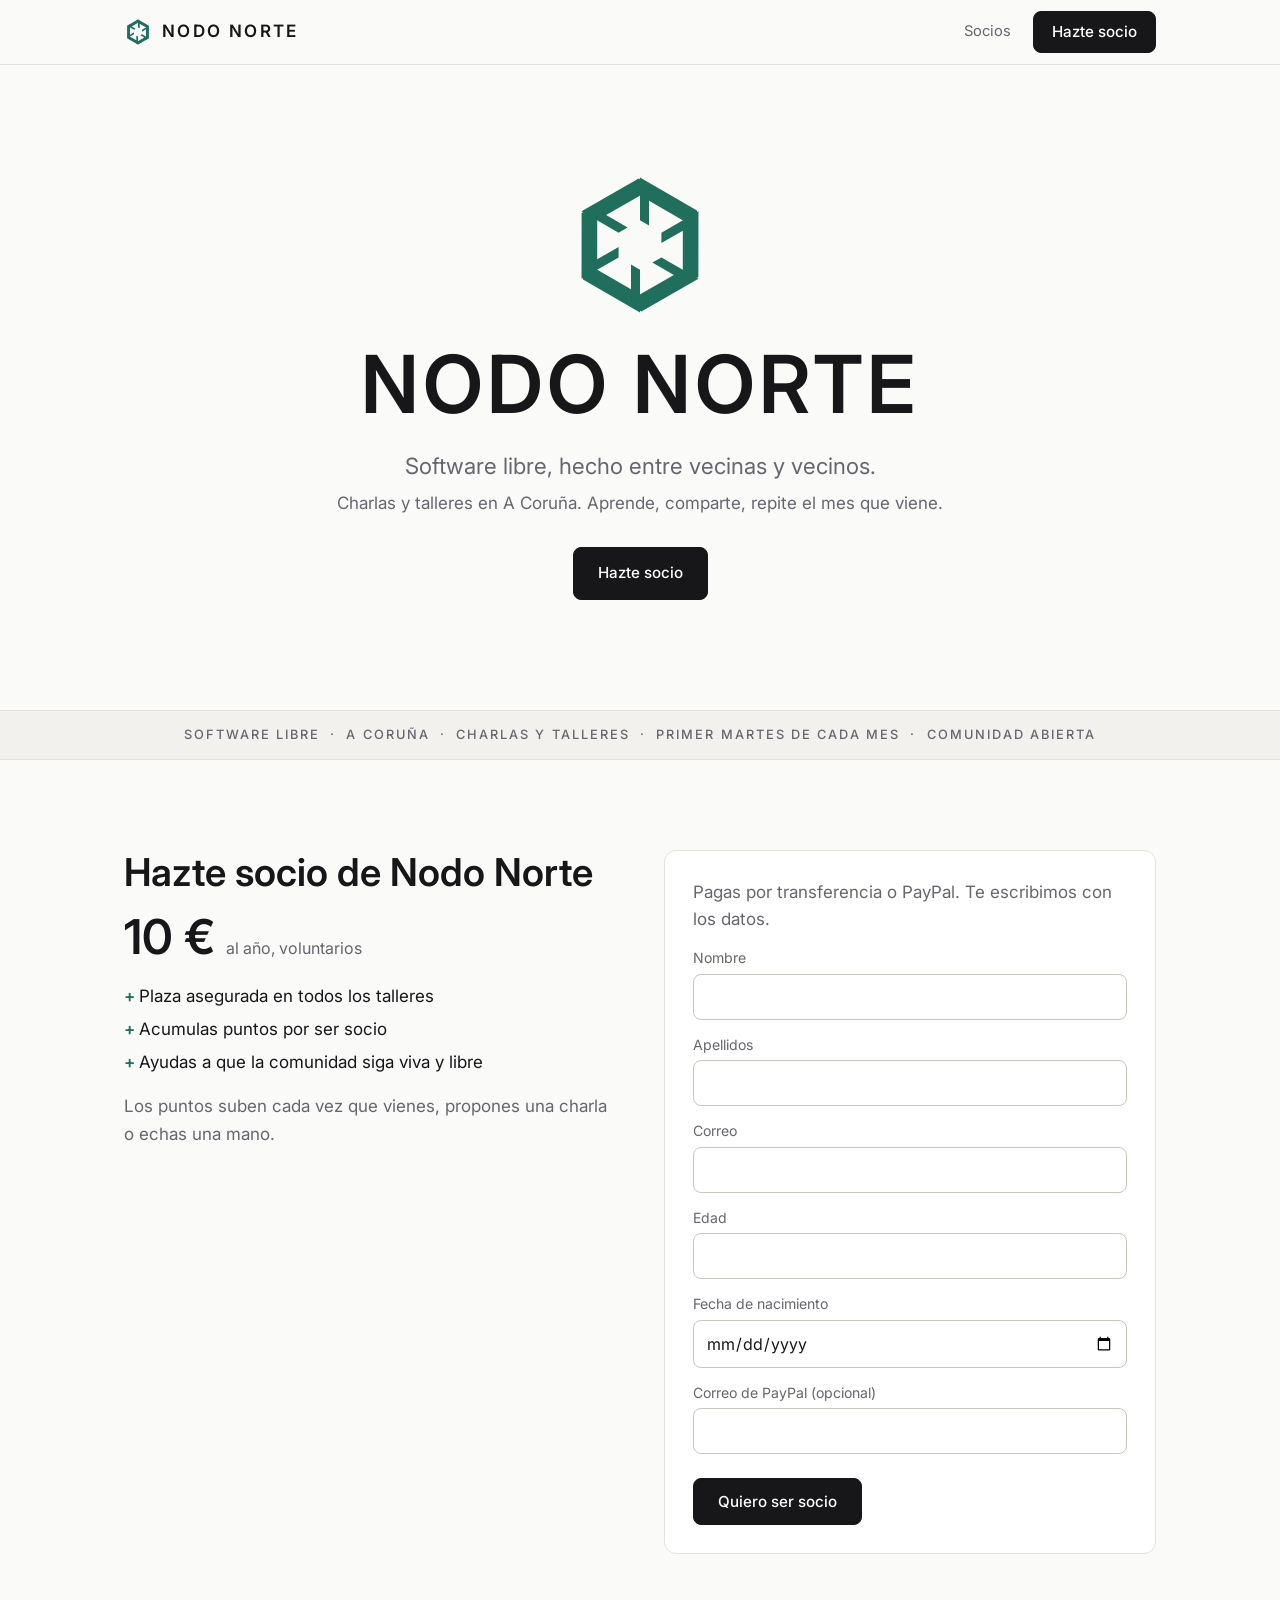
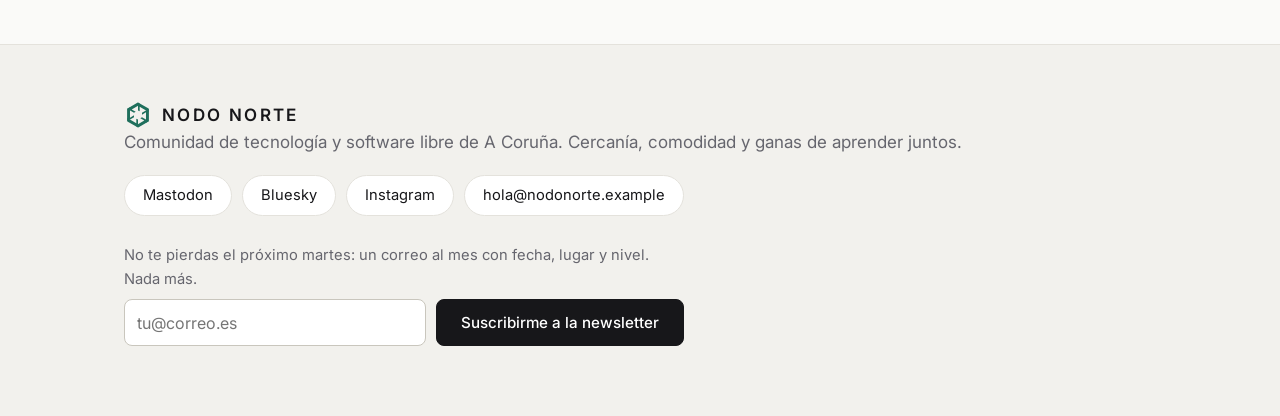
==== Practica 2/WEB-Nodo-Norte/index.html @ 6c3480e2 "pagina subida, faltan los cambios de el spring 2 aqui esta la pagina subida, sin los cambios de el s" ====
<!DOCTYPE html>
<html lang="es">
<head>
  <meta charset="UTF-8">
  <meta name="viewport" content="width=device-width, initial-scale=1.0">
  <title>Nodo Norte | Comunidad de software libre en A Coruña</title>
  <meta name="description" content="Charlas y talleres de software libre y tecnología en A Coruña, el primer martes de cada mes.">
  <link rel="preconnect" href="https://fonts.googleapis.com">
  <link rel="preconnect" href="https://fonts.gstatic.com" crossorigin>
  <link href="https://fonts.googleapis.com/css2?family=Inter:wght@400;500;600&display=swap" rel="stylesheet">
  <link rel="stylesheet" href="style.css">
</head>
<body>

  <!-- logo (se reutiliza con use) -->
  <svg width="0" height="0" style="position:absolute" aria-hidden="true">
    <defs>
      <g id="logo">
        <polygon fill="currentColor" points="50,5 88,27 88,39 56,20.5 56,37 50,33.5"/>
        <polygon fill="currentColor" transform="rotate(60 50 50)" points="50,5 88,27 88,39 56,20.5 56,37 50,33.5"/>
        <polygon fill="currentColor" transform="rotate(120 50 50)" points="50,5 88,27 88,39 56,20.5 56,37 50,33.5"/>
        <polygon fill="currentColor" transform="rotate(180 50 50)" points="50,5 88,27 88,39 56,20.5 56,37 50,33.5"/>
        <polygon fill="currentColor" transform="rotate(240 50 50)" points="50,5 88,27 88,39 56,20.5 56,37 50,33.5"/>
        <polygon fill="currentColor" transform="rotate(300 50 50)" points="50,5 88,27 88,39 56,20.5 56,37 50,33.5"/>
      </g>
    </defs>
  </svg>

  <!-- CABECERA -->
  <header class="cabecera">
    <div class="contenedor barra">
      <a class="marca" href="#inicio">
        <svg viewBox="0 0 100 100" aria-hidden="true"><use href="#logo"/></svg>
        NODO NORTE
      </a>
      <nav class="menu">
        <a href="#socios">Socios</a>
        <a class="boton boton-pequeno" href="#socios">Hazte socio</a>
      </nav>
    </div>
  </header>

  <main>

    <!-- INICIO -->
    <section class="hero" id="inicio">
      <div class="contenedor">
        <svg class="logo-grande" viewBox="0 0 100 100" role="img" aria-label="Logo de Nodo Norte"><use href="#logo"/></svg>
        <h1>NODO NORTE</h1>
        <p class="lema">Software libre, hecho entre vecinas y vecinos.</p>
        <p class="subtitulo">Charlas y talleres en A Coruña. Aprende, comparte, repite el mes que viene.</p>
        <div class="botones">
          <a class="boton" href="#socios">Hazte socio</a>
        </div>
      </div>
    </section>

    <div class="cinta">
      SOFTWARE LIBRE &nbsp;·&nbsp; A CORUÑA &nbsp;·&nbsp; CHARLAS Y TALLERES &nbsp;·&nbsp; PRIMER MARTES DE CADA MES &nbsp;·&nbsp; COMUNIDAD ABIERTA
    </div>

    <!-- SOCIOS -->
    <section class="seccion" id="socios">
      <div class="contenedor dos-columnas">
        <div>
          <h2>Hazte socio de Nodo Norte</h2>
          <p class="precio">10 € <span>al año, voluntarios</span></p>
          <ul class="lista">
            <li>Plaza asegurada en todos los talleres</li>
            <li>Acumulas puntos por ser socio</li>
            <li>Ayudas a que la comunidad siga viva y libre</li>
          </ul>
          <p class="gris">Los puntos suben cada vez que vienes, propones una charla o echas una mano.</p>
        </div>
        <form class="tarjeta formulario" action="#" method="post">
          <p class="gris">Pagas por transferencia o PayPal. Te escribimos con los datos.</p>

          <label for="nombre2">Nombre</label>
          <input type="text" id="nombre2" name="nombre" required>

          <label for="apellidos">Apellidos</label>
          <input type="text" id="apellidos" name="apellidos" required>

          <label for="correo2">Correo</label>
          <input type="email" id="correo2" name="correo" required>

          <label for="edad">Edad</label>
          <input type="number" id="edad" name="edad" min="1" max="120" required>

          <label for="nacimiento">Fecha de nacimiento</label>
          <input type="date" id="nacimiento" name="nacimiento" required>

          <label for="paypal">Correo de PayPal (opcional)</label>
          <input type="email" id="paypal" name="paypal">

          <button class="boton" type="submit">Quiero ser socio</button>
        </form>
      </div>
    </section>

  </main>

  <!-- PIE -->
  <footer class="pie">
    <div class="contenedor">
      <a class="marca" href="#inicio">
        <svg viewBox="0 0 100 100" aria-hidden="true"><use href="#logo"/></svg>
        NODO NORTE
      </a>
      <p class="gris">Comunidad de tecnología y software libre de A Coruña. Cercanía, comodidad y ganas de aprender juntos.</p>
      <div class="redes">
        <a href="#">Mastodon</a>
        <a href="#">Bluesky</a>
        <a href="#">Instagram</a>
        <a href="mailto:hola@nodonorte.example">hola@nodonorte.example</a>
      </div>

      <form class="newsletter" action="#" method="post">
        <label for="news">No te pierdas el próximo martes: un correo al mes con fecha, lugar y nivel. Nada más.</label>
        <div class="fila-news">
          <input type="email" id="news" name="correo" placeholder="tu@correo.es" required>
          <button class="boton" type="submit">Suscribirme a la newsletter</button>
        </div>
      </form>
    </div>
  </footer>

</body>
</html>
---- Practica 2/WEB-Nodo-Norte/style.css ----
/* ---------- Nodo Norte ---------- */

:root {
  --fondo: #fafaf8;
  --fondo-gris: #f2f1ed;
  --texto: #17171a;
  --gris: #66666e;
  --borde: #e4e2dc;
  --borde-oscuro: #c9c6bd;
  --verde: #1f6f5c;
}

* {
  box-sizing: border-box;
}

body {
  margin: 0;
  background-color: var(--fondo);
  color: var(--texto);
  font-family: "Inter", Arial, sans-serif;
  font-size: 17px;
  line-height: 1.6;
}

h1, h2, h3 {
  margin: 0;
  font-weight: 600;
  line-height: 1.15;
}

h2 {
  font-size: 2.4rem;
  margin-bottom: 14px;
}

h3 {
  font-size: 1.25rem;
  margin-bottom: 8px;
}

p {
  margin: 0 0 12px;
}

a {
  color: var(--verde);
}

.contenedor {
  max-width: 1080px;
  margin: 0 auto;
  padding: 0 24px;
}

.estrecho {
  max-width: 800px;
}

.seccion {
  padding: 90px 0;
}

.fondo-gris {
  background-color: var(--fondo-gris);
  border-top: 1px solid var(--borde);
  border-bottom: 1px solid var(--borde);
}

.gris {
  color: var(--gris);
}

.texto-ancho {
  max-width: 62ch;
}

/* ---------- Cabecera ---------- */

.cabecera {
  position: fixed;
  top: 0;
  left: 0;
  width: 100%;
  z-index: 10;
  background-color: #fafaf8;
  border-bottom: 1px solid var(--borde);
}

.barra {
  display: flex;
  justify-content: space-between;
  align-items: center;
  height: 64px;
}

.marca {
  display: flex;
  align-items: center;
  gap: 10px;
  color: var(--texto);
  font-weight: 600;
  letter-spacing: 0.14em;
  text-decoration: none;
}

.marca svg {
  width: 28px;
  height: 28px;
  color: var(--verde);
}

.menu {
  display: flex;
  align-items: center;
  gap: 22px;
  font-size: 0.92rem;
}

.menu a {
  color: var(--gris);
  text-decoration: none;
}

.menu a:hover {
  color: var(--texto);
}

/* ---------- Botones ---------- */

.boton {
  display: inline-block;
  padding: 13px 24px;
  background-color: var(--texto);
  color: #ffffff;
  border: 1px solid var(--texto);
  border-radius: 8px;
  font-family: inherit;
  font-size: 0.95rem;
  font-weight: 500;
  text-decoration: none;
  cursor: pointer;
}

.boton:hover {
  background-color: var(--verde);
  border-color: var(--verde);
}

.boton-claro {
  background-color: transparent;
  color: var(--texto);
  border-color: var(--borde-oscuro);
}

.boton-claro:hover {
  background-color: #ffffff;
  border-color: var(--texto);
}

.menu .boton,
.menu .boton:hover {
  color: #ffffff;
}

.boton-pequeno {
  padding: 8px 18px;
}

/* ---------- Inicio ---------- */

.hero {
  padding: 170px 0 110px;
  text-align: center;
}

.logo-grande {
  width: 150px;
  height: 150px;
  color: var(--verde);
}

.hero h1 {
  font-size: 5rem;
  letter-spacing: 0.05em;
  margin-top: 10px;
}

.lema {
  font-size: 1.4rem;
  color: var(--gris);
  margin: 18px 0 6px;
}

.subtitulo {
  color: var(--gris);
  margin-bottom: 30px;
}

.botones {
  display: flex;
  justify-content: center;
  gap: 12px;
  flex-wrap: wrap;
}

.cinta {
  background-color: var(--fondo-gris);
  border-top: 1px solid var(--borde);
  border-bottom: 1px solid var(--borde);
  padding: 14px 24px;
  text-align: center;
  font-size: 0.8rem;
  font-weight: 500;
  letter-spacing: 0.16em;
  color: var(--gris);
}

/* ---------- Tarjetas y rejillas ---------- */

.tarjeta {
  background-color: #ffffff;
  border: 1px solid var(--borde);
  border-radius: 12px;
  padding: 28px;
}





.dos-columnas {
  display: grid;
  grid-template-columns: 1fr 1fr;
  gap: 48px;
}

/* ---------- Formularios ---------- */

.formulario label {
  display: block;
  margin-top: 14px;
  margin-bottom: 4px;
  color: var(--gris);
  font-size: 0.88rem;
}

input,
select,
textarea {
  width: 100%;
  padding: 12px;
  background-color: #ffffff;
  border: 1px solid var(--borde-oscuro);
  border-radius: 8px;
  color: var(--texto);
  font-family: inherit;
  font-size: 1rem;
}

input:focus,
select:focus,
textarea:focus {
  outline: none;
  border-color: var(--texto);
}

.casilla {
  display: flex;
  align-items: center;
  gap: 10px;
  margin-top: 16px;
}

.casilla input {
  width: 18px;
  height: 18px;
  accent-color: var(--verde);
}

.casilla label {
  margin: 0;
  color: var(--texto);
}

.formulario .boton {
  margin-top: 24px;
}

/* ---------- Socios ---------- */

.precio {
  font-size: 3rem;
  font-weight: 600;
  line-height: 1.2;
}

.precio span {
  font-size: 1rem;
  font-weight: 400;
  color: var(--gris);
}

.lista {
  list-style: none;
  padding: 0;
}

.lista li {
  margin: 6px 0;
}

.lista li::before {
  content: "+ ";
  color: var(--verde);
  font-weight: 600;
}

/* ---------- Pie ---------- */

.pie {
  padding: 56px 0 70px;
  background-color: var(--fondo-gris);
  border-top: 1px solid var(--borde);
}

.redes {
  display: flex;
  flex-wrap: wrap;
  gap: 10px;
  margin: 18px 0;
}

.redes a {
  padding: 8px 18px;
  background-color: #ffffff;
  border: 1px solid var(--borde);
  border-radius: 30px;
  color: var(--texto);
  font-size: 0.92rem;
  text-decoration: none;
}

.redes a:hover {
  border-color: var(--texto);
}

.newsletter {
  max-width: 560px;
  margin-top: 28px;
}

.newsletter label {
  display: block;
  margin-bottom: 8px;
  color: var(--gris);
  font-size: 0.92rem;
}

.fila-news {
  display: flex;
  gap: 10px;
}

.fila-news .boton {
  white-space: nowrap;
}

/* ---------- Móvil ---------- */

@media (max-width: 800px) {
  .menu a:not(.boton) {
    display: none;
  }

  .hero h1 {
    font-size: 2.8rem;
  }

  .seccion {
    padding: 64px 0;
  }

  .dos-columnas {
    grid-template-columns: 1fr;
  }

  .dos-columnas {
    gap: 28px;
  }

  .fila-news {
    flex-direction: column;
  }
}
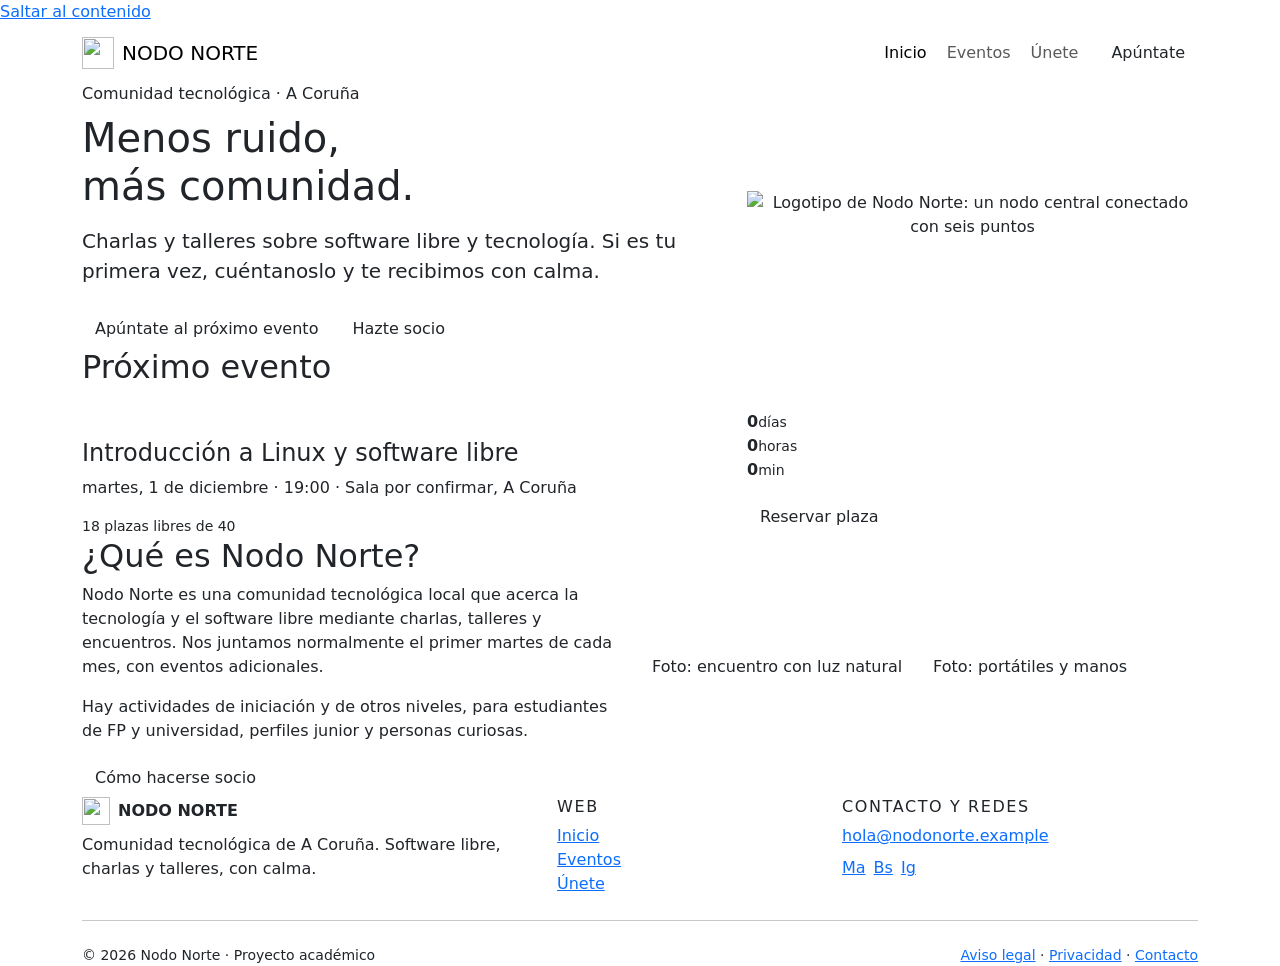
==== commit fda27c6b: "web cambiada, con el spring 2 terminado y añadidas varias cosas mas" ====
--- a/Practica 2/WEB-Nodo-Norte/index.html
+++ b/Practica 2/WEB-Nodo-Norte/index.html
@@ -2,128 +2,145 @@
 <html lang="es">
 <head>
   <meta charset="UTF-8">
-  <meta name="viewport" content="width=device-width, initial-scale=1.0">
-  <title>Nodo Norte | Comunidad de software libre en A Coruña</title>
-  <meta name="description" content="Charlas y talleres de software libre y tecnología en A Coruña, el primer martes de cada mes.">
-  <link rel="preconnect" href="https://fonts.googleapis.com">
-  <link rel="preconnect" href="https://fonts.gstatic.com" crossorigin>
-  <link href="https://fonts.googleapis.com/css2?family=Inter:wght@400;500;600&display=swap" rel="stylesheet">
-  <link rel="stylesheet" href="style.css">
+  <meta name="viewport" content="width=device-width, initial-scale=1">
+  <title>Inicio · Nodo Norte</title>
+  <meta name="description" content="Nodo Norte: comunidad tecnológica de A Coruña. Charlas y talleres sobre software libre.">
+  <link rel="icon" href="img/logo.svg" type="image/svg+xml">
+  <link href="https://cdn.jsdelivr.net/npm/bootstrap@5.3.3/dist/css/bootstrap.min.css" rel="stylesheet">
+  <link href="https://fonts.googleapis.com/css2?family=Inter:wght@400;500;600;700;800&display=swap" rel="stylesheet">
+  <link href="css/styles.css" rel="stylesheet">
 </head>
 <body>
-
-  <!-- logo (se reutiliza con use) -->
-  <svg width="0" height="0" style="position:absolute" aria-hidden="true">
-    <defs>
-      <g id="logo">
-        <polygon fill="currentColor" points="50,5 88,27 88,39 56,20.5 56,37 50,33.5"/>
-        <polygon fill="currentColor" transform="rotate(60 50 50)" points="50,5 88,27 88,39 56,20.5 56,37 50,33.5"/>
-        <polygon fill="currentColor" transform="rotate(120 50 50)" points="50,5 88,27 88,39 56,20.5 56,37 50,33.5"/>
-        <polygon fill="currentColor" transform="rotate(180 50 50)" points="50,5 88,27 88,39 56,20.5 56,37 50,33.5"/>
-        <polygon fill="currentColor" transform="rotate(240 50 50)" points="50,5 88,27 88,39 56,20.5 56,37 50,33.5"/>
-        <polygon fill="currentColor" transform="rotate(300 50 50)" points="50,5 88,27 88,39 56,20.5 56,37 50,33.5"/>
-      </g>
-    </defs>
-  </svg>
-
-  <!-- CABECERA -->
-  <header class="cabecera">
-    <div class="contenedor barra">
-      <a class="marca" href="#inicio">
-        <svg viewBox="0 0 100 100" aria-hidden="true"><use href="#logo"/></svg>
-        NODO NORTE
-      </a>
-      <nav class="menu">
-        <a href="#socios">Socios</a>
-        <a class="boton boton-pequeno" href="#socios">Hazte socio</a>
-      </nav>
-    </div>
+  <a class="skip-link" href="#contenido">Saltar al contenido</a>
+  <header>
+    <nav class="navbar navbar-expand-lg navbar-nn sticky-top" aria-label="Navegación principal">
+      <div class="container">
+        <a class="navbar-brand d-flex align-items-center gap-2" href="index.html">
+          <img src="img/logo.svg" alt="" class="logo-nn" width="32" height="32">
+          NODO NORTE
+        </a>
+        <button class="navbar-toggler" type="button" data-bs-toggle="collapse" data-bs-target="#menu"
+                aria-controls="menu" aria-expanded="false" aria-label="Abrir menú de navegación">
+          <span class="navbar-toggler-icon"></span>
+        </button>
+        <div class="collapse navbar-collapse" id="menu">
+          <ul class="navbar-nav ms-auto align-items-lg-center gap-lg-1">
+            <li class="nav-item"><a class="nav-link active" href="index.html" aria-current="page">Inicio</a></li>
+            <li class="nav-item"><a class="nav-link" href="eventos.html">Eventos</a></li>
+            <li class="nav-item"><a class="nav-link" href="unete.html">Únete</a></li>
+            <li class="nav-item ms-lg-2 mt-2 mt-lg-0"><a class="btn btn-nn" href="eventos.html#inscripcion">Apúntate</a></li>
+          </ul>
+        </div>
+      </div>
+    </nav>
   </header>
 
-  <main>
-
-    <!-- INICIO -->
-    <section class="hero" id="inicio">
-      <div class="contenedor">
-        <svg class="logo-grande" viewBox="0 0 100 100" role="img" aria-label="Logo de Nodo Norte"><use href="#logo"/></svg>
-        <h1>NODO NORTE</h1>
-        <p class="lema">Software libre, hecho entre vecinas y vecinos.</p>
-        <p class="subtitulo">Charlas y talleres en A Coruña. Aprende, comparte, repite el mes que viene.</p>
-        <div class="botones">
-          <a class="boton" href="#socios">Hazte socio</a>
+  <main id="contenido">
+    <section class="hero" aria-labelledby="titulo-hero">
+      <div class="container">
+        <div class="row align-items-center gy-4">
+          <div class="col-lg-7">
+            <p class="eyebrow mb-2">Comunidad tecnológica · A Coruña</p>
+            <h1 id="titulo-hero">Menos ruido,<br>más comunidad.</h1>
+            <p class="lead text-muted-nn mt-3">Charlas y talleres sobre software libre y tecnología. Si es tu primera vez, cuéntanoslo y te recibimos con calma.</p>
+            <div class="d-flex flex-wrap gap-2 mt-4">
+              <a class="btn btn-nn" href="eventos.html#inscripcion">Apúntate al próximo evento</a>
+              <a class="btn btn-nn-outline" href="unete.html">Hazte socio</a>
+            </div>
+          </div>
+          <div class="col-lg-5 text-center">
+            <img class="hero-logo" src="img/logo.svg" alt="Logotipo de Nodo Norte: un nodo central conectado con seis puntos" width="160" height="160">
+          </div>
         </div>
       </div>
     </section>
 
-    <div class="cinta">
-      SOFTWARE LIBRE &nbsp;·&nbsp; A CORUÑA &nbsp;·&nbsp; CHARLAS Y TALLERES &nbsp;·&nbsp; PRIMER MARTES DE CADA MES &nbsp;·&nbsp; COMUNIDAD ABIERTA
-    </div>
-
-    <!-- SOCIOS -->
-    <section class="seccion" id="socios">
-      <div class="contenedor dos-columnas">
-        <div>
-          <h2>Hazte socio de Nodo Norte</h2>
-          <p class="precio">10 € <span>al año, voluntarios</span></p>
-          <ul class="lista">
-            <li>Plaza asegurada en todos los talleres</li>
-            <li>Acumulas puntos por ser socio</li>
-            <li>Ayudas a que la comunidad siga viva y libre</li>
-          </ul>
-          <p class="gris">Los puntos suben cada vez que vienes, propones una charla o echas una mano.</p>
+    <section class="seccion seccion-alt" aria-labelledby="titulo-proximo">
+      <div class="container">
+        <h2 id="titulo-proximo" class="mb-4">Próximo evento</h2>
+        <div class="card-nn">
+          <div class="card-body">
+            <div class="row gy-4 align-items-center">
+              <div class="col-lg-7">
+                <div class="d-flex gap-2 mb-2">
+                  <span class="badge badge-nn activo">Charla</span>
+                  <span class="badge badge-nn">Nivel 1</span>
+                </div>
+                <h3 class="h4">Introducción a Linux y software libre</h3>
+                <p class="text-muted-nn mb-3">martes, 1 de diciembre · 19:00 · Sala por confirmar, A Coruña</p>
+                <div class="plazas mb-1" role="img" aria-label="18 plazas libres de 40"><span style="width:55%"></span></div>
+                <p class="small text-muted-nn mb-0">18 plazas libres de 40</p>
+              </div>
+              <div class="col-lg-5">
+                <div id="cuenta" class="cuenta mb-3" data-fecha="2026-12-01T19:00:00+01:00" role="timer" aria-label="Cuenta atrás hasta el próximo evento">
+                  <div><strong data-d>0</strong><small>días</small></div>
+                  <div><strong data-h>0</strong><small>horas</small></div>
+                  <div><strong data-m>0</strong><small>min</small></div>
+                </div>
+                <a class="btn btn-nn-verde" href="eventos.html#inscripcion">Reservar plaza</a>
+              </div>
+            </div>
+          </div>
         </div>
-        <form class="tarjeta formulario" action="#" method="post">
-          <p class="gris">Pagas por transferencia o PayPal. Te escribimos con los datos.</p>
-
-          <label for="nombre2">Nombre</label>
-          <input type="text" id="nombre2" name="nombre" required>
-
-          <label for="apellidos">Apellidos</label>
-          <input type="text" id="apellidos" name="apellidos" required>
-
-          <label for="correo2">Correo</label>
-          <input type="email" id="correo2" name="correo" required>
-
-          <label for="edad">Edad</label>
-          <input type="number" id="edad" name="edad" min="1" max="120" required>
-
-          <label for="nacimiento">Fecha de nacimiento</label>
-          <input type="date" id="nacimiento" name="nacimiento" required>
-
-          <label for="paypal">Correo de PayPal (opcional)</label>
-          <input type="email" id="paypal" name="paypal">
-
-          <button class="boton" type="submit">Quiero ser socio</button>
-        </form>
       </div>
     </section>
 
+    <section class="seccion" aria-labelledby="titulo-que-es">
+      <div class="container">
+        <div class="row gy-4 align-items-center">
+          <div class="col-lg-6">
+            <h2 id="titulo-que-es">¿Qué es Nodo Norte?</h2>
+            <p class="text-muted-nn">Nodo Norte es una comunidad tecnológica local que acerca la tecnología y el software libre mediante charlas, talleres y encuentros. Nos juntamos normalmente el primer martes de cada mes, con eventos adicionales.</p>
+            <p class="text-muted-nn">Hay actividades de iniciación y de otros niveles, para estudiantes de FP y universidad, perfiles junior y personas curiosas.</p>
+            <a class="btn btn-nn-outline" href="unete.html">Cómo hacerse socio</a>
+          </div>
+          <div class="col-lg-6">
+            <div class="row g-3">
+              <div class="col-6"><div class="placeholder-img">Foto: encuentro con luz natural</div></div>
+              <div class="col-6"><div class="placeholder-img">Foto: portátiles y manos</div></div>
+            </div>
+          </div>
+        </div>
+      </div>
+    </section>
   </main>
 
-  <!-- PIE -->
-  <footer class="pie">
-    <div class="contenedor">
-      <a class="marca" href="#inicio">
-        <svg viewBox="0 0 100 100" aria-hidden="true"><use href="#logo"/></svg>
-        NODO NORTE
-      </a>
-      <p class="gris">Comunidad de tecnología y software libre de A Coruña. Cercanía, comodidad y ganas de aprender juntos.</p>
-      <div class="redes">
-        <a href="#">Mastodon</a>
-        <a href="#">Bluesky</a>
-        <a href="#">Instagram</a>
-        <a href="mailto:hola@nodonorte.example">hola@nodonorte.example</a>
+  <footer class="footer-nn">
+    <div class="container">
+      <div class="row gy-4">
+        <div class="col-md-5">
+          <p class="d-flex align-items-center gap-2 fw-bold mb-2">
+            <img src="img/logo.svg" alt="" width="28" height="28"> NODO NORTE
+          </p>
+          <p class="text-footer mb-0">Comunidad tecnológica de A Coruña. Software libre, charlas y talleres, con calma.</p>
+        </div>
+        <div class="col-6 col-md-3">
+          <h2 class="h6 text-uppercase" style="letter-spacing:.1em">Web</h2>
+          <ul class="list-unstyled mb-0">
+            <li><a href="index.html">Inicio</a></li>
+            <li><a href="eventos.html">Eventos</a></li>
+            <li><a href="unete.html">Únete</a></li>
+          </ul>
+        </div>
+        <div class="col-6 col-md-4">
+          <h2 class="h6 text-uppercase" style="letter-spacing:.1em">Contacto y redes</h2>
+          <p class="mb-2"><a href="mailto:hola@nodonorte.example">hola@nodonorte.example</a></p>
+          <div class="redes d-flex gap-2" aria-label="Redes sociales">
+            <a href="#" aria-label="Mastodon">Ma</a>
+            <a href="#" aria-label="Bluesky">Bs</a>
+            <a href="#" aria-label="Instagram">Ig</a>
+          </div>
+        </div>
       </div>
-
-      <form class="newsletter" action="#" method="post">
-        <label for="news">No te pierdas el próximo martes: un correo al mes con fecha, lugar y nivel. Nada más.</label>
-        <div class="fila-news">
-          <input type="email" id="news" name="correo" placeholder="tu@correo.es" required>
-          <button class="boton" type="submit">Suscribirme a la newsletter</button>
-        </div>
-      </form>
+      <hr class="my-4">
+      <div class="d-flex flex-column flex-sm-row justify-content-between gap-2 small text-footer">
+        <span>&copy; <span data-year>2026</span> Nodo Norte · Proyecto académico</span>
+        <span><a href="#">Aviso legal</a> · <a href="#">Privacidad</a> · <a href="#">Contacto</a></span>
+      </div>
     </div>
   </footer>
 
+  <script src="https://cdn.jsdelivr.net/npm/bootstrap@5.3.3/dist/js/bootstrap.bundle.min.js"></script>
+  <script src="js/main.js"></script>
 </body>
 </html>
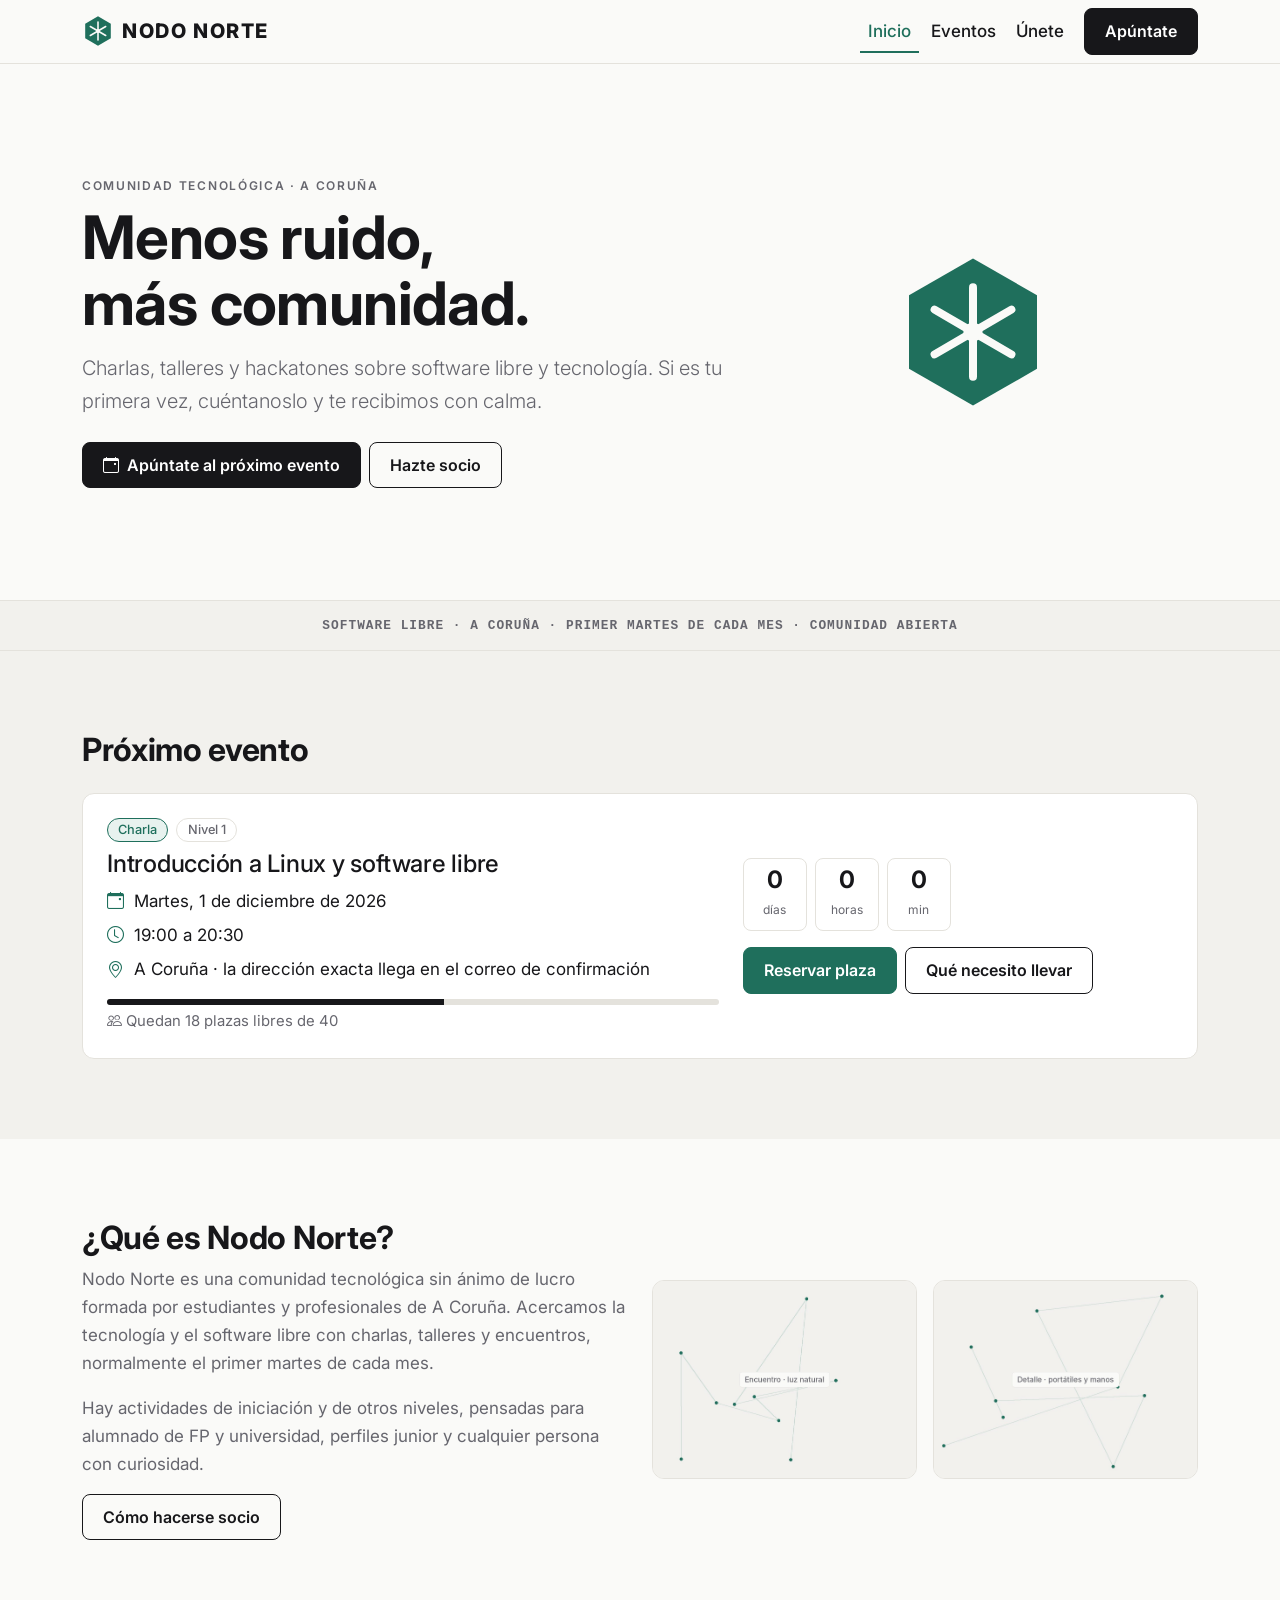
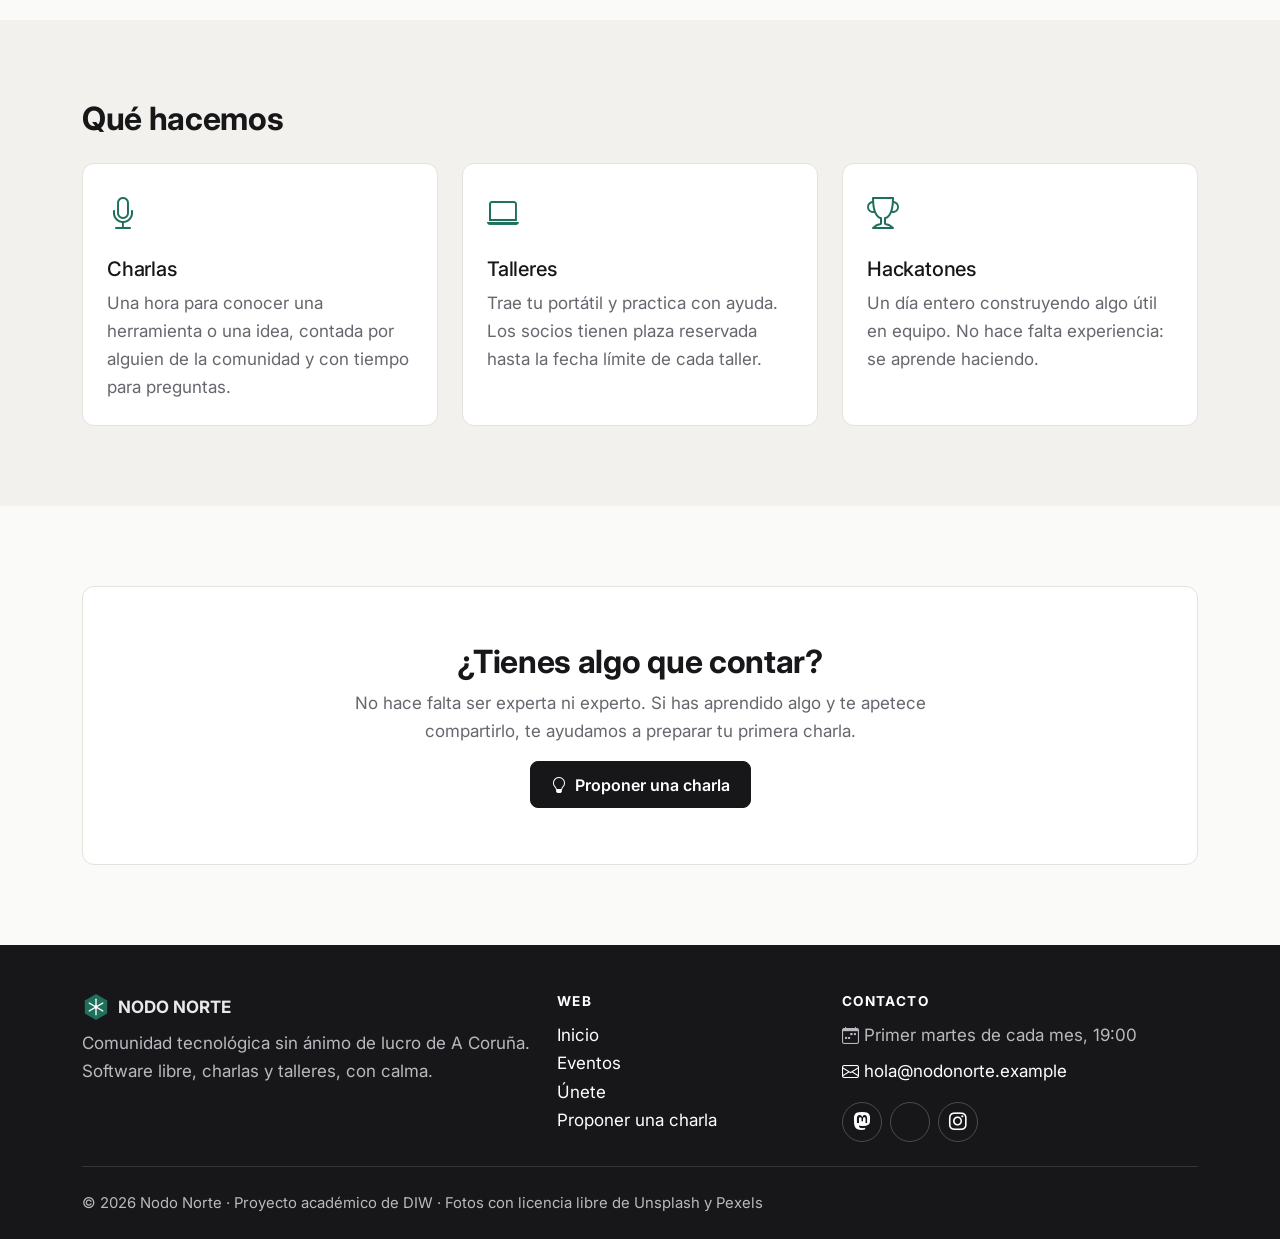
==== commit 2ff2bbff: "css cambiado  y el js terminado, y corregi algunas cosas que no me gustaron. ahora todo mas organiza" ====
--- a/Practica 2/WEB-Nodo-Norte/index.html
+++ b/Practica 2/WEB-Nodo-Norte/index.html
@@ -1,28 +1,39 @@
 <!DOCTYPE html>
 <html lang="es">
 <head>
+  <!-- Metadatos: codificación, adaptación a móvil, título y descripción para buscadores -->
   <meta charset="UTF-8">
   <meta name="viewport" content="width=device-width, initial-scale=1">
   <title>Inicio · Nodo Norte</title>
-  <meta name="description" content="Nodo Norte: comunidad tecnológica de A Coruña. Charlas y talleres sobre software libre.">
+  <meta name="description" content="Nodo Norte: comunidad tecnológica de A Coruña. Charlas, talleres y hackatones sobre software libre el primer martes de cada mes.">
   <link rel="icon" href="img/logo.svg" type="image/svg+xml">
+  <!-- Bootstrap 5.3 y Bootstrap Icons desde el CDN oficial (jsDelivr) -->
   <link href="https://cdn.jsdelivr.net/npm/bootstrap@5.3.3/dist/css/bootstrap.min.css" rel="stylesheet">
-  <link href="https://fonts.googleapis.com/css2?family=Inter:wght@400;500;600;700;800&display=swap" rel="stylesheet">
-  <link href="css/styles.css" rel="stylesheet">
+  <link href="https://cdn.jsdelivr.net/npm/bootstrap-icons@1.13.1/font/bootstrap-icons.min.css" rel="stylesheet">
+  <!-- Tipografía Inter de Google Fonts, definida en la guía de estilos -->
+  <link href="https://fonts.googleapis.com/css2?family=Inter:wght@400;500;600;700;800&amp;display=swap" rel="stylesheet">
+  <!-- CSS propio: solo lo que Bootstrap no cubre (va después para poder sobrescribir) -->
+  <link href="css/estilos.css" rel="stylesheet">
 </head>
 <body>
+  <!-- Enlace oculto que aparece al pulsar Tab: permite saltar la navegación con teclado -->
   <a class="skip-link" href="#contenido">Saltar al contenido</a>
+
+  <!-- CABECERA: navbar de Bootstrap, horizontal en escritorio y desplegable en móvil (navbar-expand-lg) -->
   <header>
     <nav class="navbar navbar-expand-lg navbar-nn sticky-top" aria-label="Navegación principal">
       <div class="container">
+        <!-- Marca: logo y nombre, enlaza a Inicio -->
         <a class="navbar-brand d-flex align-items-center gap-2" href="index.html">
           <img src="img/logo.svg" alt="" class="logo-nn" width="32" height="32">
           NODO NORTE
         </a>
+        <!-- Botón hamburguesa: abre y cierra el menú en pantallas pequeñas -->
         <button class="navbar-toggler" type="button" data-bs-toggle="collapse" data-bs-target="#menu"
                 aria-controls="menu" aria-expanded="false" aria-label="Abrir menú de navegación">
           <span class="navbar-toggler-icon"></span>
         </button>
+        <!-- Enlaces del menú; la página actual lleva .active y aria-current="page" -->
         <div class="collapse navbar-collapse" id="menu">
           <ul class="navbar-nav ms-auto align-items-lg-center gap-lg-1">
             <li class="nav-item"><a class="nav-link active" href="index.html" aria-current="page">Inicio</a></li>
@@ -36,111 +47,211 @@
   </header>
 
   <main id="contenido">
+
+    <!-- HERO: mensaje principal, llamadas a la acción y logo animado. Dos columnas desde lg -->
     <section class="hero" aria-labelledby="titulo-hero">
       <div class="container">
         <div class="row align-items-center gy-4">
-          <div class="col-lg-7">
+          <div class="col-12 col-lg-7">
             <p class="eyebrow mb-2">Comunidad tecnológica · A Coruña</p>
             <h1 id="titulo-hero">Menos ruido,<br>más comunidad.</h1>
-            <p class="lead text-muted-nn mt-3">Charlas y talleres sobre software libre y tecnología. Si es tu primera vez, cuéntanoslo y te recibimos con calma.</p>
+            <p class="lead text-muted-nn mt-3">Charlas, talleres y hackatones sobre software libre y tecnología. Si es tu primera vez, cuéntanoslo y te recibimos con calma.</p>
             <div class="d-flex flex-wrap gap-2 mt-4">
-              <a class="btn btn-nn" href="eventos.html#inscripcion">Apúntate al próximo evento</a>
+              <a class="btn btn-nn" href="eventos.html#inscripcion"><i class="bi bi-calendar-event me-2" aria-hidden="true"></i>Apúntate al próximo evento</a>
               <a class="btn btn-nn-outline" href="unete.html">Hazte socio</a>
             </div>
           </div>
-          <div class="col-lg-5 text-center">
+          <div class="col-12 col-lg-5 text-center">
             <img class="hero-logo" src="img/logo.svg" alt="Logotipo de Nodo Norte: un nodo central conectado con seis puntos" width="160" height="160">
           </div>
         </div>
       </div>
     </section>
 
+    <!-- CINTA RETRO: franja con el lema en fuente monoespaciada (guiño retro de la guía) -->
+    <div class="cinta retro" aria-hidden="true">Software libre · A Coruña · Primer martes de cada mes · Comunidad abierta</div>
+
+    <!-- PRÓXIMO EVENTO: card de Bootstrap con datos, plazas (progress), cuenta atrás y botón de reserva -->
     <section class="seccion seccion-alt" aria-labelledby="titulo-proximo">
       <div class="container">
         <h2 id="titulo-proximo" class="mb-4">Próximo evento</h2>
-        <div class="card-nn">
+        <article class="card card-nn">
           <div class="card-body">
             <div class="row gy-4 align-items-center">
-              <div class="col-lg-7">
+              <!-- Columna izquierda: etiquetas, título y datos prácticos -->
+              <div class="col-12 col-lg-7">
                 <div class="d-flex gap-2 mb-2">
                   <span class="badge badge-nn activo">Charla</span>
                   <span class="badge badge-nn">Nivel 1</span>
                 </div>
                 <h3 class="h4">Introducción a Linux y software libre</h3>
-                <p class="text-muted-nn mb-3">martes, 1 de diciembre · 19:00 · Sala por confirmar, A Coruña</p>
-                <div class="plazas mb-1" role="img" aria-label="18 plazas libres de 40"><span style="width:55%"></span></div>
-                <p class="small text-muted-nn mb-0">18 plazas libres de 40</p>
-              </div>
-              <div class="col-lg-5">
+                <ul class="list-unstyled datos-evento mb-3">
+                  <li><i class="bi bi-calendar-event" aria-hidden="true"></i> Martes, 1 de diciembre de 2026</li>
+                  <li><i class="bi bi-clock" aria-hidden="true"></i> 19:00 a 20:30</li>
+                  <li><i class="bi bi-geo-alt" aria-hidden="true"></i> A Coruña · la dirección exacta llega en el correo de confirmación</li>
+                </ul>
+                <!-- Barra de plazas con el componente progress de Bootstrap -->
+                <div class="progress progress-nn mb-1" role="progressbar" aria-label="Plazas ocupadas" aria-valuenow="22" aria-valuemin="0" aria-valuemax="40">
+                  <div class="progress-bar w-55"></div>
+                </div>
+                <p class="small text-muted-nn mb-0"><i class="bi bi-people" aria-hidden="true"></i> Quedan 18 plazas libres de 40</p>
+              </div>
+              <!-- Columna derecha: cuenta atrás (la rellena js/validacion.js) y acciones -->
+              <div class="col-12 col-lg-5">
                 <div id="cuenta" class="cuenta mb-3" data-fecha="2026-12-01T19:00:00+01:00" role="timer" aria-label="Cuenta atrás hasta el próximo evento">
                   <div><strong data-d>0</strong><small>días</small></div>
                   <div><strong data-h>0</strong><small>horas</small></div>
                   <div><strong data-m>0</strong><small>min</small></div>
                 </div>
-                <a class="btn btn-nn-verde" href="eventos.html#inscripcion">Reservar plaza</a>
+                <div class="d-flex flex-wrap gap-2">
+                  <a class="btn btn-nn-verde" href="eventos.html#inscripcion">Reservar plaza</a>
+                  <!-- Abre el modal con la información práctica del evento -->
+                  <button type="button" class="btn btn-nn-outline" data-bs-toggle="modal" data-bs-target="#modal-evento">Qué necesito llevar</button>
+                </div>
               </div>
             </div>
           </div>
-        </div>
-      </div>
-    </section>
-
+        </article>
+      </div>
+    </section>
+
+    <!-- QUÉ ES NODO NORTE: texto de presentación y dos fotos en rejilla -->
     <section class="seccion" aria-labelledby="titulo-que-es">
       <div class="container">
         <div class="row gy-4 align-items-center">
-          <div class="col-lg-6">
+          <div class="col-12 col-lg-6">
             <h2 id="titulo-que-es">¿Qué es Nodo Norte?</h2>
-            <p class="text-muted-nn">Nodo Norte es una comunidad tecnológica local que acerca la tecnología y el software libre mediante charlas, talleres y encuentros. Nos juntamos normalmente el primer martes de cada mes, con eventos adicionales.</p>
-            <p class="text-muted-nn">Hay actividades de iniciación y de otros niveles, para estudiantes de FP y universidad, perfiles junior y personas curiosas.</p>
+            <p class="text-muted-nn">Nodo Norte es una comunidad tecnológica sin ánimo de lucro formada por estudiantes y profesionales de A Coruña. Acercamos la tecnología y el software libre con charlas, talleres y encuentros, normalmente el primer martes de cada mes.</p>
+            <p class="text-muted-nn">Hay actividades de iniciación y de otros niveles, pensadas para alumnado de FP y universidad, perfiles junior y cualquier persona con curiosidad.</p>
             <a class="btn btn-nn-outline" href="unete.html">Cómo hacerse socio</a>
           </div>
-          <div class="col-lg-6">
+          <div class="col-12 col-lg-6">
             <div class="row g-3">
-              <div class="col-6"><div class="placeholder-img">Foto: encuentro con luz natural</div></div>
-              <div class="col-6"><div class="placeholder-img">Foto: portátiles y manos</div></div>
+              <div class="col-12 col-sm-6">
+                <img class="img-fluid foto-nn" src="img/encuentro-comunidad.jpg" alt="Personas de la comunidad charlando en un encuentro con luz natural" width="1600" height="900" loading="lazy">
+              </div>
+              <div class="col-12 col-sm-6">
+                <img class="img-fluid foto-nn" src="img/portatiles-taller.jpg" alt="Manos sobre portátiles durante un taller práctico" width="1200" height="900" loading="lazy">
+              </div>
             </div>
           </div>
         </div>
       </div>
     </section>
+
+    <!-- QUÉ HACEMOS: tres cards de actividades con icono (una columna en móvil, dos en tablet, tres en escritorio) -->
+    <section class="seccion seccion-alt" aria-labelledby="titulo-actividades">
+      <div class="container">
+        <h2 id="titulo-actividades" class="mb-4">Qué hacemos</h2>
+        <div class="row g-4">
+          <div class="col-12 col-md-6 col-lg-4">
+            <article class="card card-nn">
+              <div class="card-body">
+                <i class="bi bi-mic icono-nn" aria-hidden="true"></i>
+                <h3 class="h5 mt-3">Charlas</h3>
+                <p class="text-muted-nn mb-0">Una hora para conocer una herramienta o una idea, contada por alguien de la comunidad y con tiempo para preguntas.</p>
+              </div>
+            </article>
+          </div>
+          <div class="col-12 col-md-6 col-lg-4">
+            <article class="card card-nn">
+              <div class="card-body">
+                <i class="bi bi-laptop icono-nn" aria-hidden="true"></i>
+                <h3 class="h5 mt-3">Talleres</h3>
+                <p class="text-muted-nn mb-0">Trae tu portátil y practica con ayuda. Los socios tienen plaza reservada hasta la fecha límite de cada taller.</p>
+              </div>
+            </article>
+          </div>
+          <div class="col-12 col-md-12 col-lg-4">
+            <article class="card card-nn">
+              <div class="card-body">
+                <i class="bi bi-trophy icono-nn" aria-hidden="true"></i>
+                <h3 class="h5 mt-3">Hackatones</h3>
+                <p class="text-muted-nn mb-0">Un día entero construyendo algo útil en equipo. No hace falta experiencia: se aprende haciendo.</p>
+              </div>
+            </article>
+          </div>
+        </div>
+      </div>
+    </section>
+
+    <!-- LLAMADA A LA ACCIÓN: invita a proponer una charla (enlaza al formulario de Únete) -->
+    <section class="seccion" aria-labelledby="titulo-propon">
+      <div class="container">
+        <div class="cta-nn text-center">
+          <h2 id="titulo-propon">¿Tienes algo que contar?</h2>
+          <p class="text-muted-nn mx-auto texto-estrecho">No hace falta ser experta ni experto. Si has aprendido algo y te apetece compartirlo, te ayudamos a preparar tu primera charla.</p>
+          <a class="btn btn-nn" href="unete.html#proponer"><i class="bi bi-lightbulb me-2" aria-hidden="true"></i>Proponer una charla</a>
+        </div>
+      </div>
+    </section>
   </main>
 
+  <!-- MODAL: información práctica del próximo evento. Se cierra con la X, el botón o la tecla Esc -->
+  <div class="modal fade" id="modal-evento" tabindex="-1" aria-labelledby="titulo-modal-evento" aria-hidden="true">
+    <div class="modal-dialog modal-dialog-centered">
+      <div class="modal-content">
+        <div class="modal-header">
+          <h2 class="modal-title h5" id="titulo-modal-evento">Qué necesito para la charla de Linux</h2>
+          <button type="button" class="btn-close" data-bs-dismiss="modal" aria-label="Cerrar"></button>
+        </div>
+        <div class="modal-body">
+          <ul class="list-unstyled datos-evento mb-0">
+            <li><i class="bi bi-laptop" aria-hidden="true"></i> Portátil opcional: si lo traes, te enseñamos a probar Linux desde un USB sin tocar tu sistema.</li>
+            <li><i class="bi bi-usb-drive" aria-hidden="true"></i> Un pendrive de 8 GB o más si quieres llevarte Linux instalado.</li>
+            <li><i class="bi bi-person-check" aria-hidden="true"></i> Ningún conocimiento previo: es una charla de nivel 1.</li>
+            <li><i class="bi bi-universal-access" aria-hidden="true"></i> Si necesitas intérprete de lengua de signos, márcalo al inscribirte.</li>
+          </ul>
+        </div>
+        <div class="modal-footer">
+          <button type="button" class="btn btn-nn-outline" data-bs-dismiss="modal">Cerrar</button>
+          <a class="btn btn-nn-verde" href="eventos.html#inscripcion">Reservar plaza</a>
+        </div>
+      </div>
+    </div>
+  </div>
+
+  <!-- PIE: tres columnas (una en móvil) con descripción, enlaces y contacto/redes -->
   <footer class="footer-nn">
     <div class="container">
       <div class="row gy-4">
-        <div class="col-md-5">
+        <!-- Columna 1: marca y descripción de la comunidad -->
+        <div class="col-12 col-md-5">
           <p class="d-flex align-items-center gap-2 fw-bold mb-2">
             <img src="img/logo.svg" alt="" width="28" height="28"> NODO NORTE
           </p>
-          <p class="text-footer mb-0">Comunidad tecnológica de A Coruña. Software libre, charlas y talleres, con calma.</p>
-        </div>
-        <div class="col-6 col-md-3">
-          <h2 class="h6 text-uppercase" style="letter-spacing:.1em">Web</h2>
+          <p class="text-footer mb-0">Comunidad tecnológica sin ánimo de lucro de A Coruña. Software libre, charlas y talleres, con calma.</p>
+        </div>
+        <!-- Columna 2: navegación del sitio -->
+        <div class="col-12 col-sm-6 col-md-3">
+          <h2 class="titulo-footer">Web</h2>
           <ul class="list-unstyled mb-0">
             <li><a href="index.html">Inicio</a></li>
             <li><a href="eventos.html">Eventos</a></li>
             <li><a href="unete.html">Únete</a></li>
-          </ul>
-        </div>
-        <div class="col-6 col-md-4">
-          <h2 class="h6 text-uppercase" style="letter-spacing:.1em">Contacto y redes</h2>
-          <p class="mb-2"><a href="mailto:hola@nodonorte.example">hola@nodonorte.example</a></p>
-          <div class="redes d-flex gap-2" aria-label="Redes sociales">
-            <a href="#" aria-label="Mastodon">Ma</a>
-            <a href="#" aria-label="Bluesky">Bs</a>
-            <a href="#" aria-label="Instagram">Ig</a>
-          </div>
+            <li><a href="unete.html#proponer">Proponer una charla</a></li>
+          </ul>
+        </div>
+        <!-- Columna 3: cuándo nos vemos, correo y redes sociales con Bootstrap Icons -->
+        <div class="col-12 col-sm-6 col-md-4">
+          <h2 class="titulo-footer">Contacto</h2>
+          <p class="text-footer mb-2"><i class="bi bi-calendar-week" aria-hidden="true"></i> Primer martes de cada mes, 19:00</p>
+          <p class="mb-3 text-break"><a href="mailto:hola@nodonorte.example"><i class="bi bi-envelope" aria-hidden="true"></i> hola@nodonorte.example</a></p>
+          <ul class="redes list-unstyled d-flex gap-2 mb-0" aria-label="Redes sociales">
+            <li><a href="https://mastodon.social/" aria-label="Mastodon de Nodo Norte"><i class="bi bi-mastodon" aria-hidden="true"></i></a></li>
+            <li><a href="https://bsky.app/" aria-label="Bluesky de Nodo Norte"><i class="bi bi-bluesky" aria-hidden="true"></i></a></li>
+            <li><a href="https://www.instagram.com/" aria-label="Instagram de Nodo Norte"><i class="bi bi-instagram" aria-hidden="true"></i></a></li>
+          </ul>
         </div>
       </div>
       <hr class="my-4">
-      <div class="d-flex flex-column flex-sm-row justify-content-between gap-2 small text-footer">
-        <span>&copy; <span data-year>2026</span> Nodo Norte · Proyecto académico</span>
-        <span><a href="#">Aviso legal</a> · <a href="#">Privacidad</a> · <a href="#">Contacto</a></span>
-      </div>
+      <!-- Línea inferior: copyright (el año lo actualiza el JS) -->
+      <p class="small text-footer mb-0">&copy; <span data-year>2026</span> Nodo Norte · Proyecto académico de DIW · Fotos con licencia libre de Unsplash y Pexels</p>
     </div>
   </footer>
 
+  <!-- JS de Bootstrap (incluye Popper) para navbar, modal y carousel; después, nuestro script -->
   <script src="https://cdn.jsdelivr.net/npm/bootstrap@5.3.3/dist/js/bootstrap.bundle.min.js"></script>
-  <script src="js/main.js"></script>
+  <script src="js/validacion.js"></script>
 </body>
 </html>
--- a/Practica 2/WEB-Nodo-Norte/css/estilos.css
+++ b/Practica 2/WEB-Nodo-Norte/css/estilos.css
@@ -0,0 +1,611 @@
+/* ==========================================================
+   Nodo Norte · estilos propios (sobre Bootstrap 5.3 por CDN)
+   Solo cubre lo que Bootstrap no trae: la paleta, la tipografía
+   y los detalles de la guía de estilos (docs/guia-estilos.pdf).
+   El posicionamiento (rejilla, flex, márgenes) lo hace Bootstrap.
+   ========================================================== */
+
+
+/* ---------- 1. Variables de la guía de estilos ---------- */
+
+/* Paleta de la guía y sobrescritura de las variables de Bootstrap
+   para que sus componentes usen nuestros colores y la fuente Inter */
+:root {
+  --nn-papel: #FAFAF8;        /* fondo general */
+  --nn-calido: #F2F1ED;       /* secciones alternas */
+  --nn-linea: #E4E2DC;        /* bordes de 1 px y separadores */
+  --nn-gris: #66666E;         /* texto secundario */
+  --nn-tinta: #17171A;        /* texto principal, botón principal, footer */
+  --nn-verde: #1F6F5C;        /* único acento: enlaces, activo, acciones */
+  --nn-verde-oscuro: #17564A; /* hover del verde */
+  --nn-verde-suave: #E8F2EF;  /* fondo de estados activos */
+
+  --bs-body-font-family: "Inter", system-ui, -apple-system, "Segoe UI", Roboto, sans-serif;
+  --bs-body-bg: var(--nn-papel);
+  --bs-body-color: var(--nn-tinta);
+  --bs-body-font-size: 1.0625rem; /* 17 px, texto base de la guía */
+  --bs-body-line-height: 1.65;
+  --bs-border-color: var(--nn-linea);
+  --bs-link-color: var(--nn-verde);
+  --bs-link-color-rgb: 31, 111, 92;
+  --bs-link-hover-color: var(--nn-verde-oscuro);
+  --bs-link-hover-color-rgb: 23, 86, 74;
+  --bs-secondary-color: var(--nn-gris);
+  --bs-heading-color: var(--nn-tinta);
+}
+
+
+/* ---------- 2. Tipografía ---------- */
+
+/* Títulos en peso 700 y con el espaciado algo más cerrado, como en la guía */
+h1, h2, h3, h4 {
+  font-weight: 700;
+  letter-spacing: -0.01em;
+}
+
+/* H1 fluido: 36 px en móvil hasta 60 px en escritorio (clamp de la guía) */
+h1 {
+  font-size: clamp(2.25rem, 6vw, 3.75rem);
+  line-height: 1.1;
+}
+
+/* H2 fluido: de 24 a 32 px */
+h2 {
+  font-size: clamp(1.5rem, 3.5vw, 2rem);
+}
+
+/* Texto secundario en gris de la guía (contraste 5,4:1 sobre papel, AA) */
+.text-muted-nn {
+  color: var(--nn-gris);
+}
+
+/* Antetítulo pequeño en mayúsculas encima de los H1 */
+.eyebrow {
+  font-size: 0.75rem;
+  letter-spacing: 0.14em;
+  text-transform: uppercase;
+  color: var(--nn-gris);
+  font-weight: 600;
+}
+
+/* Guiño retro de la guía: fuente monoespaciada en mayúsculas, solo para detalles */
+.retro {
+  font-family: "Courier New", ui-monospace, monospace;
+  font-weight: 700;
+  letter-spacing: 0.08em;
+  text-transform: uppercase;
+}
+
+/* Limita el ancho de un párrafo para que se lea cómodo */
+.texto-estrecho {
+  max-width: 60ch;
+}
+
+
+/* ---------- 3. Accesibilidad ---------- */
+
+/* Foco siempre visible con anillo verde de 3 px (Definition of Done: teclado) */
+:focus-visible {
+  outline: 3px solid var(--nn-verde);
+  outline-offset: 2px;
+}
+
+/* Enlace "Saltar al contenido": fuera de la pantalla hasta que recibe el foco */
+.skip-link {
+  position: absolute;
+  left: -999px;
+  top: 0;
+  z-index: 2000;
+  background: var(--nn-tinta);
+  color: #fff;
+  padding: 0.75rem 1rem;
+}
+
+/* Al tabular, el enlace aparece arriba a la izquierda */
+.skip-link:focus {
+  left: 0;
+  color: #fff;
+}
+
+
+/* ---------- 4. Navbar ---------- */
+
+/* Fondo papel semitransparente con desenfoque y línea inferior de 1 px */
+.navbar-nn {
+  background: rgba(250, 250, 248, 0.92);
+  backdrop-filter: blur(6px);
+  border-bottom: 1px solid var(--nn-linea);
+}
+
+/* Nombre de la marca en negrita y con espaciado amplio, como el logo */
+.navbar-nn .navbar-brand {
+  font-weight: 800;
+  letter-spacing: 0.08em;
+  color: var(--nn-tinta);
+}
+
+/* Enlaces del menú en tinta */
+.navbar-nn .nav-link {
+  color: var(--nn-tinta);
+  font-weight: 500;
+  padding: 0.5rem 1rem;
+}
+
+/* Hover de los enlaces en verde de acento */
+.navbar-nn .nav-link:hover {
+  color: var(--nn-verde);
+}
+
+/* Página actual: verde y subrayado inferior de 2 px */
+.navbar-nn .nav-link.active {
+  color: var(--nn-verde);
+  box-shadow: inset 0 -2px 0 var(--nn-verde);
+}
+
+/* Botón hamburguesa con el borde de la guía */
+.navbar-nn .navbar-toggler {
+  border-color: var(--nn-linea);
+}
+
+/* Foco del botón hamburguesa con el anillo verde en lugar del azul de Bootstrap */
+.navbar-nn .navbar-toggler:focus {
+  box-shadow: 0 0 0 3px rgba(31, 111, 92, 0.35);
+}
+
+/* Tamaño fijo del logo de la navbar */
+.logo-nn {
+  width: 32px;
+  height: 32px;
+}
+
+
+/* ---------- 5. Botones (sección 3 de la guía) ---------- */
+
+/* Base común: radio 8 px, borde 1 px, texto en 600 y transición suave */
+.btn-nn,
+.btn-nn-outline,
+.btn-nn-verde {
+  font-weight: 600;
+  border-radius: 0.5rem;
+  padding: 0.65rem 1.25rem;
+  border: 1px solid var(--nn-tinta);
+  transition: background-color 0.2s, color 0.2s, border-color 0.2s;
+}
+
+/* Principal: fondo tinta */
+.btn-nn {
+  background: var(--nn-tinta);
+  color: #fff;
+}
+
+/* Principal en hover/foco: pasa a verde */
+.btn-nn:hover,
+.btn-nn:focus-visible {
+  background: var(--nn-verde);
+  border-color: var(--nn-verde);
+  color: #fff;
+}
+
+/* Secundario: solo contorno */
+.btn-nn-outline {
+  background: transparent;
+  color: var(--nn-tinta);
+}
+
+/* Secundario en hover/foco: se rellena de tinta */
+.btn-nn-outline:hover,
+.btn-nn-outline:focus-visible {
+  background: var(--nn-tinta);
+  color: #fff;
+}
+
+/* Acento: fondo verde, para reservar plaza y alta de socio */
+.btn-nn-verde {
+  background: var(--nn-verde);
+  border-color: var(--nn-verde);
+  color: #fff;
+}
+
+/* Acento en hover/foco: verde oscuro */
+.btn-nn-verde:hover,
+.btn-nn-verde:focus-visible {
+  background: var(--nn-verde-oscuro);
+  border-color: var(--nn-verde-oscuro);
+  color: #fff;
+}
+
+
+/* ---------- 6. Inicio ---------- */
+
+/* Hero con mucho aire arriba y abajo (de 48 a 112 px según pantalla) */
+.hero {
+  padding: clamp(3rem, 10vw, 7rem) 0;
+}
+
+/* Logo grande con giro muy lento (movimiento de la guía) */
+.hero-logo {
+  width: clamp(96px, 18vw, 160px);
+  height: auto;
+  animation: giro 60s linear infinite;
+}
+
+/* Animación del giro del logo */
+@keyframes giro {
+  to {
+    transform: rotate(360deg);
+  }
+}
+
+/* Cinta retro bajo el hero: franja gris cálido con el lema */
+.cinta {
+  background: var(--nn-calido);
+  border-top: 1px solid var(--nn-linea);
+  border-bottom: 1px solid var(--nn-linea);
+  color: var(--nn-gris);
+  font-size: 0.8rem;
+  text-align: center;
+  padding: 0.85rem 1rem;
+}
+
+/* Bloque destacado de "Proponer una charla" con borde fino y radio de 12 px */
+.cta-nn {
+  border: 1px solid var(--nn-linea);
+  border-radius: 0.75rem;
+  background: #fff;
+  padding: clamp(2rem, 6vw, 3.5rem) 1.5rem;
+}
+
+
+/* ---------- 7. Secciones e imágenes ---------- */
+
+/* Espaciado vertical de las secciones (de 40 a 80 px) */
+.seccion {
+  padding: clamp(2.5rem, 7vw, 5rem) 0;
+}
+
+/* Secciones alternas en gris cálido para separar bloques sin sombras */
+.seccion-alt {
+  background: var(--nn-calido);
+}
+
+/* Fotos de contenido: esquinas de 12 px, borde de 1 px en tono línea (guía, sección 6)
+   y proporción 4:3 fija para que las dos fotos de Inicio midan lo mismo */
+.foto-nn {
+  border-radius: 0.75rem;
+  border: 1px solid var(--nn-linea);
+  aspect-ratio: 4 / 3;
+  object-fit: cover;
+}
+
+/* Retrato de ponente: círculo de 120 px que recorta la foto sin deformarla */
+.foto-ponente {
+  width: 120px;
+  height: 120px;
+  border-radius: 50%;
+  object-fit: cover;
+  border: 1px solid var(--nn-linea);
+}
+
+
+/* ---------- 8. Cards ---------- */
+
+/* Card de Bootstrap con fondo blanco, borde de la guía, radio 12 px y misma altura en la fila */
+.card-nn {
+  background: #fff;
+  border: 1px solid var(--nn-linea);
+  border-radius: 0.75rem;
+  height: 100%;
+}
+
+/* Más relleno interior que el de Bootstrap */
+.card-nn .card-body {
+  padding: 1.5rem;
+}
+
+/* La imagen superior respeta el radio de la card */
+.card-nn .card-img-top {
+  border-top-left-radius: calc(0.75rem - 1px);
+  border-top-right-radius: calc(0.75rem - 1px);
+  height: auto;
+}
+
+/* Iconos grandes de las cards de actividades y ventajas, en verde */
+.icono-nn {
+  font-size: 2rem;
+  color: var(--nn-verde);
+}
+
+/* Lista de datos con icono (fecha, hora, lugar…): icono en verde y separación */
+.datos-evento li {
+  display: flex;
+  gap: 0.6rem;
+  margin-bottom: 0.4rem;
+}
+
+/* Iconos de esas listas en verde */
+.datos-evento .bi {
+  color: var(--nn-verde);
+}
+
+/* Etiqueta (badge) tipo píldora con contorno, como los filtros de la guía */
+.badge-nn {
+  background: transparent;
+  color: var(--nn-gris);
+  border: 1px solid var(--nn-linea);
+  font-weight: 500;
+  border-radius: 999px;
+  padding: 0.35em 0.8em;
+}
+
+/* Etiqueta activa (tipo de evento): verde sobre verde suave */
+.badge-nn.activo {
+  color: var(--nn-verde);
+  border-color: var(--nn-verde);
+  background: var(--nn-verde-suave);
+}
+
+
+/* ---------- 9. Plazas y cuenta atrás ---------- */
+
+/* Barra de plazas: el componente progress de Bootstrap, más fina y con fondo línea */
+.progress-nn {
+  height: 6px;
+  background: var(--nn-linea);
+}
+
+/* Relleno de la barra en tinta */
+.progress-nn .progress-bar {
+  background: var(--nn-tinta);
+}
+
+/* Anchos que Bootstrap no trae (solo tiene w-25, w-50, w-75 y w-100) */
+.w-20 { width: 20%; } /* barra de plazas al 20 % */
+.w-40 { width: 40%; } /* barra de plazas al 40 % */
+.w-55 { width: 55%; } /* barra de plazas al 55 % */
+
+/* Cuenta atrás: cajas en fila */
+.cuenta {
+  display: flex;
+  gap: 0.5rem;
+}
+
+/* Cada caja de la cuenta atrás */
+.cuenta > div {
+  border: 1px solid var(--nn-linea);
+  border-radius: 0.5rem;
+  padding: 0.5rem 0.75rem;
+  text-align: center;
+  min-width: 4rem;
+  background: #fff;
+}
+
+/* Número de la cuenta atrás */
+.cuenta strong {
+  display: block;
+  font-size: 1.5rem;
+  line-height: 1.1;
+}
+
+/* Unidad (días, horas, min) */
+.cuenta small {
+  color: var(--nn-gris);
+  font-size: 0.75rem;
+}
+
+
+/* ---------- 10. Filtros de eventos ---------- */
+
+/* Botón de filtro tipo píldora */
+.filtro {
+  border: 1px solid var(--nn-linea);
+  background: transparent;
+  color: var(--nn-tinta);
+  border-radius: 999px;
+  padding: 0.35rem 1rem;
+  font-size: 0.9rem;
+}
+
+/* Filtro activo: verde sobre verde suave (aria-pressed lo pone el JS) */
+.filtro[aria-pressed="true"] {
+  background: var(--nn-verde-suave);
+  border-color: var(--nn-verde);
+  color: var(--nn-verde);
+}
+
+
+/* ---------- 11. Tablas ---------- */
+
+/* Rayas y hover de la tabla con los grises cálidos de la guía en lugar de los de Bootstrap */
+.card-nn .table {
+  --bs-table-striped-bg: var(--nn-papel);
+  --bs-table-hover-bg: var(--nn-verde-suave);
+}
+
+/* Cabecera de la tabla en gris pequeño y mayúsculas */
+.card-nn .table thead th {
+  font-size: 0.8rem;
+  text-transform: uppercase;
+  letter-spacing: 0.06em;
+  color: var(--nn-gris);
+}
+
+/* Texto de la caption en gris de la guía */
+.card-nn caption {
+  color: var(--nn-gris);
+}
+
+
+/* ---------- 12. Formularios (sección 4 de la guía) ---------- */
+
+/* Etiqueta siempre visible, en 600 */
+.form-label {
+  font-weight: 600;
+  font-size: 0.95rem;
+}
+
+/* Campos con borde de 1 px en tono línea y radio de 8 px */
+.form-control,
+.form-select {
+  border-color: var(--nn-linea);
+  border-radius: 0.5rem;
+  padding: 0.65rem 0.85rem;
+}
+
+/* Foco de los campos en verde en lugar del azul de Bootstrap */
+.form-control:focus,
+.form-select:focus,
+.form-check-input:focus {
+  border-color: var(--nn-verde);
+  box-shadow: 0 0 0 3px rgba(31, 111, 92, 0.25);
+}
+
+/* Casillas y radios marcados en verde */
+.form-check-input:checked {
+  background-color: var(--nn-verde);
+  border-color: var(--nn-verde);
+}
+
+/* Mensaje de confirmación tras enviar: verde suave con borde verde */
+.aviso-ok {
+  border: 1px solid var(--nn-verde);
+  background: var(--nn-verde-suave);
+  color: var(--nn-verde-oscuro);
+  border-radius: 0.5rem;
+  padding: 0.85rem 1rem;
+}
+
+/* Botón-enlace que abre el modal de privacidad, en el verde de los enlaces */
+.btn-link {
+  color: var(--nn-verde);
+}
+
+
+/* ---------- 13. Carousel y acordeón ---------- */
+
+/* Carousel con borde y radio de 12 px; recorta las fotos a esas esquinas */
+.carousel-nn {
+  border: 1px solid var(--nn-linea);
+  border-radius: 0.75rem;
+  overflow: hidden;
+  background: #fff;
+}
+
+/* Pie de cada diapositiva bajo la foto (no encima) para asegurar el contraste del texto */
+.carousel-caption-nn {
+  padding: 1.25rem 1.5rem 2.75rem;
+}
+
+/* Indicadores del carousel en tinta, porque quedan sobre el pie blanco */
+.carousel-nn .carousel-indicators [data-bs-target] {
+  background-color: var(--nn-tinta);
+}
+
+/* Flechas del carousel sobre un círculo oscuro para que se vean sobre cualquier foto */
+.carousel-nn .carousel-control-prev-icon,
+.carousel-nn .carousel-control-next-icon {
+  background-color: rgba(23, 23, 26, 0.7);
+  border-radius: 50%;
+  background-size: 55%;
+  width: 2.5rem;
+  height: 2.5rem;
+}
+
+/* Las flechas ocupan solo la zona de la foto (16:9 = 56,25 % del ancho), no el pie de texto.
+   cqw es el 1 % del ancho del carousel, que se declara como contenedor */
+.carousel-nn {
+  container-type: inline-size;
+}
+
+/* Alto de la zona de las flechas igual al de la foto */
+.carousel-nn .carousel-control-prev,
+.carousel-nn .carousel-control-next {
+  bottom: auto;
+  height: 56.25cqw;
+}
+
+/* Acordeón con los colores de la guía: pregunta abierta en verde sobre verde suave */
+.accordion-nn {
+  --bs-accordion-border-color: var(--nn-linea);
+  --bs-accordion-active-color: var(--nn-verde-oscuro);
+  --bs-accordion-active-bg: var(--nn-verde-suave);
+  --bs-accordion-btn-focus-box-shadow: 0 0 0 3px rgba(31, 111, 92, 0.35);
+}
+
+/* Preguntas del acordeón en negrita */
+.accordion-nn .accordion-button {
+  font-weight: 600;
+}
+
+
+/* ---------- 14. Footer ---------- */
+
+/* Footer en tinta con texto claro (contraste alto) */
+.footer-nn {
+  background: var(--nn-tinta);
+  color: #E9E9EA;
+  padding: 3rem 0 1.5rem;
+}
+
+/* Enlaces del footer en blanco y sin subrayado */
+.footer-nn a {
+  color: #fff;
+  text-decoration: none;
+}
+
+/* Hover/foco de enlaces del footer: verde claro y subrayado */
+.footer-nn a:hover,
+.footer-nn a:focus-visible {
+  color: #7FD1BB;
+  text-decoration: underline;
+}
+
+/* Anillo de foco claro en el footer, porque el verde no se ve sobre fondo oscuro */
+.footer-nn :focus-visible {
+  outline-color: #7FD1BB;
+}
+
+/* Texto secundario del footer (contraste 9:1 sobre tinta) */
+.footer-nn .text-footer {
+  color: #B9B9BF;
+}
+
+/* Títulos de columna del footer: pequeños, mayúsculas y espaciados */
+.titulo-footer {
+  color: #fff;
+  font-size: 0.85rem;
+  text-transform: uppercase;
+  letter-spacing: 0.1em;
+  margin-bottom: 0.75rem;
+}
+
+/* Separador del footer más oscuro y opaco */
+.footer-nn hr {
+  border-color: #34343A;
+  opacity: 1;
+}
+
+/* Redes sociales: botones redondos de 40 px con el icono centrado */
+.redes a {
+  display: inline-flex;
+  width: 40px;
+  height: 40px;
+  align-items: center;
+  justify-content: center;
+  border: 1px solid #4A4A52;
+  border-radius: 50%;
+  font-size: 1.1rem;
+}
+
+
+/* ---------- 15. Movimiento reducido ---------- */
+
+/* Si la persona pide menos movimiento en su sistema, se quitan giro y transiciones */
+@media (prefers-reduced-motion: reduce) {
+  .hero-logo {
+    animation: none;
+  }
+
+  * {
+    transition: none !important;
+  }
+}
